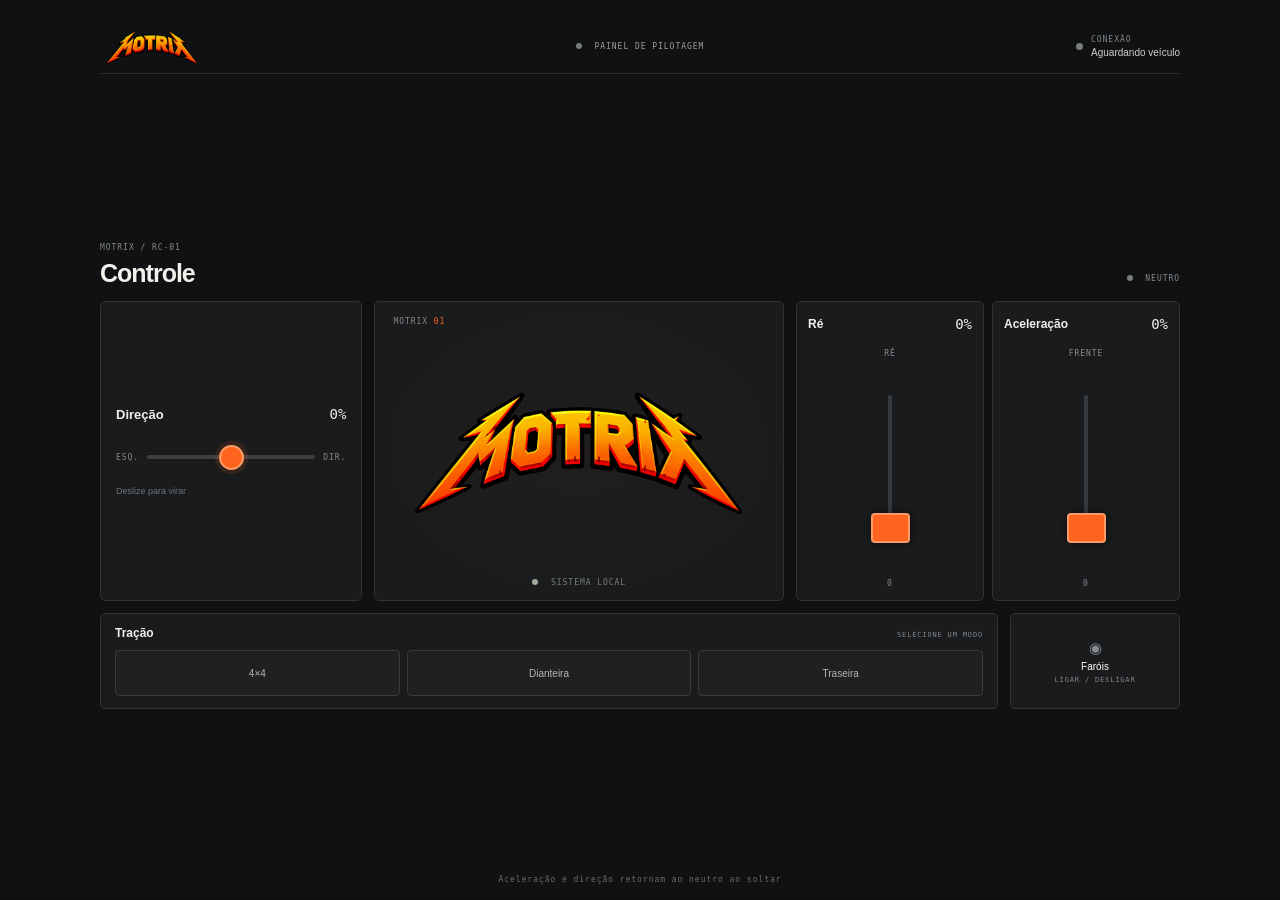
==== data/index.html @ b64b71d7 "feat: configure ESP32 access point and LittleFS web server" ====
﻿<!DOCTYPE html>
<html lang="pt-BR">
<head>
  <meta charset="UTF-8">
  <meta name="viewport" content="width=device-width, initial-scale=1.0, viewport-fit=cover">
  <meta name="theme-color" content="#101112">
  <meta name="mobile-web-app-capable" content="yes">
  <meta name="apple-mobile-web-app-capable" content="yes">
  <meta name="apple-mobile-web-app-status-bar-style" content="black-translucent">
  <meta name="description" content="Painel de controle do carrinho Motrix.">
  <link rel="apple-touch-icon" href="./images/motrix-192.png">
  <link rel="manifest" href="./manifest.webmanifest">
  <link rel="stylesheet" href="./style.css">
  <link rel="icon" href="./images/favicon02.png">
  <title>Motrix — Controle</title>
</head>
<body>
  <main class="dashboard">
    <header class="topbar">
      <a class="brand" href="#inicio" aria-label="Motrix"><img src="./images/motrix.png" alt="Motrix"></a>
      <div class="session-label"><span aria-hidden="true"></span> PAINEL DE PILOTAGEM</div>
      <div class="topbar-actions">
        <div class="connection" role="status" aria-live="polite">
          <i class="connection-light" aria-hidden="true"></i>
          <span><small>CONEXÃO</small><strong id="connectionStatus">Aguardando veículo</strong></span>
        </div>
        <button class="install-button" id="installButton" type="button" hidden>Instalar</button>
      </div>
    </header>

    <section class="control-deck" id="inicio" aria-label="Controles do Motrix">
      <div class="deck-heading">
        <div><span class="eyebrow">MOTRIX / RC-01</span><h1>Controle</h1></div>
        <span class="neutral-state"><i aria-hidden="true"></i> NEUTRO</span>
      </div>

      <div class="cockpit">
        <section class="control-card steering-card" aria-labelledby="steeringTitle">
          <div class="control-title"><h2 id="steeringTitle">Direção</h2><output class="value" id="steeringValue" for="steering">0%</output></div>
          <div class="steering-range">
            <span class="range-caption" aria-hidden="true">ESQ.</span>
            <input class="horizontal-range" id="steering" type="range" min="-100" max="100" value="0" aria-label="Direção, esquerda a direita">
            <span class="range-caption" aria-hidden="true">DIR.</span>
          </div>
          <p class="control-hint">Deslize para virar</p>
        </section>

        <section class="vehicle-panel" aria-label="Identidade Motrix">
          <span class="vehicle-label">MOTRIX <b>01</b></span>
          <img class="vehicle-logo" src="./images/motrix.png" alt="Logo Motrix">
          <span class="vehicle-status"><i aria-hidden="true"></i> SISTEMA LOCAL</span>
        </section>

        <div class="drive-controls" aria-label="Movimento">
          <section class="control-card drive-card" aria-labelledby="reverseTitle">
            <div class="control-title"><h2 id="reverseTitle">Ré</h2><output class="value" id="reverseValue" for="reverse">0%</output></div>
            <div class="vertical-control">
              <span class="range-caption">RÉ</span>
              <div class="range-shell"><div class="range-track" aria-hidden="true"></div><input class="vertical-range" id="reverse" type="range" min="0" max="100" value="0" aria-label="Velocidade em ré"><span class="range-thumb" aria-hidden="true"></span></div>
              <span class="range-caption">0</span>
            </div>
          </section>
          <section class="control-card drive-card" aria-labelledby="throttleTitle">
            <div class="control-title"><h2 id="throttleTitle">Aceleração</h2><output class="value" id="throttleValue" for="throttle">0%</output></div>
            <div class="vertical-control">
              <span class="range-caption">FRENTE</span>
              <div class="range-shell"><div class="range-track" aria-hidden="true"></div><input class="vertical-range" id="throttle" type="range" min="0" max="100" value="0" aria-label="Velocidade para frente"><span class="range-thumb" aria-hidden="true"></span></div>
              <span class="range-caption">0</span>
            </div>
          </section>
        </div>
      </div>

      <footer class="bottom-controls">
        <section class="traction-block" aria-label="Tração">
          <div class="bottom-heading"><h2>Tração</h2><span>SELECIONE UM MODO</span></div>
          <div class="traction-options" role="group" aria-label="Modo de tração">
            <button class="traction-option" type="button" data-drive="4x4" aria-pressed="false">4×4</button>
            <button class="traction-option" type="button" data-drive="fwd" aria-pressed="false">Dianteira</button>
            <button class="traction-option" type="button" data-drive="rwd" aria-pressed="false">Traseira</button>
          </div>
        </section>
        <button class="lights-control" id="lightsToggle" type="button" aria-pressed="false"><span class="light-icon" aria-hidden="true">◉</span><span class="lights-name">Faróis</span><span class="hold-label">LIGAR / DESLIGAR</span></button>
      </footer>
    </section>
    <p class="footer-note">Aceleração e direção retornam ao neutro ao soltar</p>
  </main>
  <script src="./main.js" defer></script>
</body>
</html>
---- data/style.css ----
:root {
  color-scheme: dark;
  --bg: #101112;
  --surface: #191b1d;
  --line: #303336;
  --text: #f1f0eb;
  --muted: #85898c;
  --accent: #ff641f;
  --sans: Inter, "Segoe UI", Arial, sans-serif;
  --mono: "SFMono-Regular", Consolas, monospace;
}

* { box-sizing: border-box; }
html { min-width: 320px; min-height: 100%; background: var(--bg); }
body {
  margin: 0;
  min-height: 100svh;
  background: var(--bg);
  color: var(--text);
  font-family: var(--sans);
  -webkit-font-smoothing: antialiased;
  overscroll-behavior: none;
  -webkit-tap-highlight-color: transparent;
}
button, input { font: inherit; }
.dashboard {
  width: min(1080px, calc(100% - 48px));
  min-height: 100svh;
  margin: 0 auto;
  padding: 20px 0 max(16px, env(safe-area-inset-bottom));
  display: flex;
  flex-direction: column;
}
.topbar {
  min-height: 54px;
  display: grid;
  grid-template-columns: 1fr auto 1fr;
  align-items: center;
  gap: 16px;
  border-bottom: 1px solid #292b2d;
}
.brand { display: flex; width: max-content; align-items: center; }
.brand img { display: block; width: 104px; height: 36px; object-fit: contain; }
.session-label, .eyebrow, .neutral-state, .connection small, .range-caption,
.vehicle-label, .vehicle-status, .bottom-heading span, .hold-label, .footer-note {
  font-family: var(--mono);
  font-size: 8px;
  letter-spacing: .12em;
}
.session-label { color: #9a9d9e; white-space: nowrap; }
.session-label span, .vehicle-status i, .neutral-state i {
  display: inline-block;
  width: 6px;
  height: 6px;
  margin-right: 7px;
  border-radius: 50%;
  background: #777d79;
}
.topbar-actions { justify-self: end; display: flex; align-items: center; gap: 12px; }
.connection { display: flex; align-items: center; gap: 8px; }
.connection-light { width: 7px; height: 7px; border-radius: 50%; background: #777d79; }
.connection>span:last-child { display: grid; gap: 3px; }
.connection small, .eyebrow { color: var(--muted); }
.connection strong { color: #d0cfca; font-size: 10px; font-weight: 500; }
.install-button {
  min-height: 34px;
  border: 1px solid #4b382e;
  border-radius: 4px;
  background: transparent;
  color: #f0c3ad;
  padding: 0 10px;
  font-size: 10px;
}
.install-button[hidden] { display: none; }
.control-deck { width: 100%; margin: auto 0; padding: 30px 0 22px; }
.deck-heading { display: flex; justify-content: space-between; align-items: end; margin-bottom: 14px; }
h1 { margin: 5px 0 0; font-size: 25px; line-height: 1.15; letter-spacing: -.04em; font-weight: 560; }
.neutral-state { color: #85898c; padding-bottom: 4px; }
.neutral-state i { width: 6px; height: 6px; background: #777d79; }
.cockpit {
  display: grid;
  grid-template-columns: minmax(170px, .82fr) minmax(230px, 1.28fr) minmax(250px, 1.2fr);
  gap: 12px;
  min-height: 300px;
}
.control-card, .vehicle-panel {
  min-width: 0;
  border: 1px solid var(--line);
  border-radius: 5px;
  background: var(--surface);
}
.control-card { padding: 15px; }
.steering-card { display: flex; flex-direction: column; justify-content: center; }
.control-title { display: flex; align-items: center; justify-content: space-between; gap: 8px; }
.control-title h2, .bottom-heading h2 { margin: 0; font-size: 13px; font-weight: 550; }
.value { color: #f4eee7; font: 500 14px var(--mono); font-variant-numeric: tabular-nums; }
.steering-range { display: flex; align-items: center; gap: 8px; margin-top: 16px; }
.range-caption { color: var(--muted); font-size: 8px; white-space: nowrap; }
.horizontal-range {
  width: 100%;
  height: 38px;
  margin: 0;
  appearance: none;
  -webkit-appearance: none;
  background: transparent;
  touch-action: none;
  cursor: pointer;
}
.horizontal-range::-webkit-slider-runnable-track {
  height: 4px;
  border-radius: 5px;
  background: linear-gradient(to right, #3c3e40 0%, #3c3e40 49.5%, #77797b 49.5%, #77797b 50.5%, #3c3e40 50.5%, #3c3e40 100%);
}
.horizontal-range::-moz-range-track { height: 4px; border-radius: 5px; background: #3c3e40; }
.horizontal-range::-moz-range-progress { height: 4px; background: var(--accent); }
.horizontal-range::-webkit-slider-thumb {
  width: 25px;
  height: 25px;
  margin-top: -10.5px;
  appearance: none;
  -webkit-appearance: none;
  border: 2px solid #ff9a69;
  border-radius: 50%;
  background: var(--accent);
  box-shadow: 0 0 0 4px #ff641f20;
}
.horizontal-range::-moz-range-thumb { width: 22px; height: 22px; border: 2px solid #ff9a69; border-radius: 50%; background: var(--accent); }
.control-hint { margin: 10px 0 0; color: #6f7375; font-size: 9px; }
.vehicle-panel {
  display: flex;
  flex-direction: column;
  align-items: center;
  justify-content: space-between;
  padding: 15px 18px 13px;
  background: radial-gradient(ellipse at center, #211e1d 0%, var(--surface) 72%);
}
.vehicle-label { align-self: flex-start; color: #85898c; }
.vehicle-label b { color: var(--accent); font-weight: 500; }
.vehicle-logo { display: block; width: min(90%, 390px); max-height: 190px; object-fit: contain; }
.vehicle-status { color: #777d79; }
.vehicle-status i { width: 6px; height: 6px; background: #a0aa99; }
.drive-controls { min-width: 0; display: grid; grid-template-columns: repeat(2, minmax(0, 1fr)); gap: 8px; }
.drive-card { display: flex; flex-direction: column; padding: 14px 11px 12px; }
.drive-card .control-title h2 { font-size: 12px; }
.vertical-control {
  flex: 1;
  min-height: 205px;
  display: flex;
  flex-direction: column;
  align-items: center;
  justify-content: space-between;
  padding-top: 17px;
}
.range-shell { position: relative; width: 50px; height: 148px; display: flex; align-items: center; justify-content: center; }
.range-track { position: absolute; top: 0; bottom: 0; left: 50%; width: 4px; transform: translateX(-50%); border-radius: 4px; background: #373a3c; }
.vertical-range {
  position: absolute;
  z-index: 2;
  width: 148px;
  height: 46px;
  margin: 0;
  appearance: none;
  -webkit-appearance: none;
  background: transparent;
  transform: rotate(-90deg);
  touch-action: none;
  cursor: pointer;
}
.vertical-range::-webkit-slider-runnable-track { height: 46px; background: transparent; }
.vertical-range::-moz-range-track { height: 46px; background: transparent; }
.vertical-range::-webkit-slider-thumb {
  width: 30px;
  height: 39px;
  margin-top: 3.5px;
  appearance: none;
  -webkit-appearance: none;
  border: 2px solid #ff9a69;
  border-radius: 4px;
  background: var(--accent);
  box-shadow: 0 1px 9px #0008;
}
.vertical-range::-moz-range-thumb { width: 28px; height: 37px; border: 2px solid #ff9a69; border-radius: 4px; background: var(--accent); }
.range-thumb {
  position: absolute;
  z-index: 1;
  top: calc((100% - 39px) * (1 - var(--progress, 0)));
  width: 30px;
  height: 39px;
  border-radius: 4px;
  pointer-events: none;
}
.bottom-controls {
  display: grid;
  grid-template-columns: 1fr 170px;
  align-items: stretch;
  gap: 12px;
  margin-top: 12px;
}
.traction-block, .lights-control { border: 1px solid var(--line); border-radius: 5px; background: var(--surface); }
.traction-block { min-width: 0; padding: 12px 14px; }
.bottom-heading { display: flex; align-items: baseline; justify-content: space-between; gap: 8px; margin-bottom: 10px; }
.bottom-heading h2 { font-size: 12px; }
.bottom-heading span, .hold-label { color: var(--muted); font-size: 7px; }
.traction-options { display: grid; grid-template-columns: repeat(3, minmax(0, 1fr)); gap: 7px; }
.traction-option, .lights-control { min-height: 46px; touch-action: none; cursor: pointer; }
.traction-option {
  padding: 6px 4px;
  border: 1px solid #383b3d;
  border-radius: 4px;
  background: #1e2022;
  color: #b4b6b5;
  font-size: 10px;
  transition: background .12s, border-color .12s, color .12s;
}
.traction-option[aria-pressed="true"], .lights-control[aria-pressed="true"] { border-color: #cf5427; background: #321f17; color: #fff0e8; }
.lights-control { display: flex; flex-direction: column; align-items: center; justify-content: center; gap: 4px; padding: 8px; }
.light-icon { color: #85898c; font-size: 15px; }
.lights-control[aria-pressed="true"] .light-icon { color: #ffbd6a; }
.lights-name { font-size: 10px; }
.footer-note { margin: 0; padding-top: 12px; color: #696d6f; text-align: center; font-size: 8px; }
button:focus-visible, input:focus-visible { outline: 2px solid #ff9867; outline-offset: 3px; }

@media (max-width: 760px) {
  .dashboard { width: calc(100% - 32px); padding-top: max(10px, env(safe-area-inset-top)); }
  .topbar { min-height: 50px; grid-template-columns: 1fr auto; gap: 8px; }
  .brand img { width: 88px; height: 32px; }
  .session-label { display: none; }
  .topbar-actions { gap: 8px; }
  .connection { gap: 6px; }
  .connection strong { font-size: 9px; }
  .install-button { min-height: 34px; padding: 0 8px; }
  .control-deck { margin: 0; padding: 18px 0 12px; }
  .deck-heading { margin-bottom: 10px; }
  h1 { font-size: 22px; }
  .cockpit {
    grid-template-columns: minmax(0, 1fr) minmax(0, 1fr);
    grid-template-areas: "vehicle vehicle" "steering steering" "drive drive";
    gap: 9px;
    min-height: 0;
  }
  .vehicle-panel { grid-area: vehicle; min-height: 142px; padding: 10px 13px; }
  .vehicle-logo { width: min(62%, 260px); max-height: 90px; }
  .vehicle-label, .vehicle-status { font-size: 7px; }
  .steering-card { grid-area: steering; min-height: 100px; padding: 12px 13px 10px; }
  .steering-range { margin-top: 7px; }
  .horizontal-range { height: 34px; }
  .control-hint { display: none; }
  .drive-controls { grid-area: drive; gap: 9px; }
  .drive-card { min-height: 184px; padding: 12px 11px 10px; }
  .vertical-control { min-height: 0; height: 137px; padding-top: 10px; }
  .range-shell { height: 104px; }
  .vertical-range { width: 104px; }
  .bottom-controls { grid-template-columns: minmax(0, 1fr) 112px; gap: 9px; margin-top: 9px; }
  .traction-block { padding: 10px; }
  .bottom-heading { margin-bottom: 8px; }
  .bottom-heading span { font-size: 6px; }
  .traction-options { gap: 5px; }
  .traction-option { min-height: 44px; font-size: 9px; }
  .lights-control { min-height: 72px; }
}

@media (max-width: 380px) {
  .dashboard { width: calc(100% - 22px); }
  .connection small { font-size: 7px; }
  .connection strong { font-size: 8px; }
  .install-button { font-size: 9px; }
  .bottom-controls { grid-template-columns: minmax(0, 1fr) 88px; gap: 7px; }
  .traction-block { padding: 9px 7px; }
  .bottom-heading span { letter-spacing: .04em; }
  .traction-option { padding: 5px 2px; font-size: 8px; }
  .lights-control { padding: 5px; }
}

@media (max-height: 600px) and (min-width: 761px) {
  .dashboard { padding-top: 8px; }
  .control-deck { padding-top: 12px; padding-bottom: 10px; }
  .deck-heading { margin-bottom: 8px; }
  .cockpit { min-height: 250px; }
  .vertical-control { min-height: 0; }
  .range-shell { height: 125px; }
  .vertical-range { width: 125px; }
  .vehicle-logo { max-height: 150px; }
}

/* Fit the controller to the viewport; the driving UI never scrolls. */
html,
body {
  width: 100%;
  height: 100%;
  overflow: hidden;
}
body {
  min-height: 0;
  height: 100vh;
  height: 100dvh;
}
.dashboard {
  min-height: 0;
  height: 100vh;
  height: 100dvh;
  overflow: hidden;
}

@media (orientation: landscape) and (max-height: 640px) {
  .dashboard {
    width: 100%;
    padding: max(4px, env(safe-area-inset-top)) max(8px, env(safe-area-inset-right)) max(4px, env(safe-area-inset-bottom)) max(8px, env(safe-area-inset-left));
  }
  .topbar {
    flex: 0 0 auto;
    min-height: 38px;
    gap: 8px;
  }
  .brand img {
    width: 76px;
    height: 27px;
  }
  .session-label {
    font-size: 7px;
  }
  .topbar-actions {
    gap: 7px;
  }
  .connection {
    gap: 5px;
  }
  .connection strong {
    font-size: 8px;
  }
  .install-button {
    min-height: 28px;
    padding: 0 7px;
    font-size: 8px;
  }
  .control-deck {
    flex: 1 1 0;
    display: grid;
    grid-template-rows: auto minmax(0, 1fr) auto;
    gap: 6px;
    min-height: 0;
    margin: 0;
    padding: 5px 0;
  }
  .deck-heading {
    align-items: center;
    margin: 0;
  }
  h1 {
    margin-top: 2px;
    font-size: 17px;
  }
  .neutral-state {
    padding: 0;
    font-size: 7px;
  }
  .cockpit {
    min-height: 0;
    grid-template-columns: minmax(0, .88fr) minmax(0, 1fr) minmax(0, 1.2fr);
    grid-template-areas: "steering vehicle drive";
    gap: 7px;
  }
  .steering-card {
    grid-area: steering;
    min-height: 0;
    padding: 7px;
  }
  .control-title h2 {
    font-size: 10px;
  }
  .value {
    font-size: 10px;
  }
  .steering-range {
    gap: 4px;
    margin-top: 7px;
  }
  .range-caption {
    font-size: 6px;
  }
  .horizontal-range {
    height: 30px;
  }
  .control-hint {
    display: none;
  }
  .vehicle-panel {
    grid-area: vehicle;
    min-height: 0;
    padding: 6px 8px;
  }
  .vehicle-label,
  .vehicle-status {
    font-size: 6px;
  }
  .vehicle-logo {
    width: 90%;
    max-height: 18vh;
  }
  .drive-controls {
    grid-area: drive;
    min-height: 0;
    gap: 5px;
  }
  .drive-card {
    min-height: 0;
    padding: 7px 6px 5px;
  }
  .drive-card .control-title {
    gap: 3px;
  }
  .drive-card .control-title h2 {
    font-size: 9px;
  }
  .drive-card .value {
    font-size: 9px;
  }
  .vertical-control {
    min-height: 0;
    padding-top: 4px;
  }
  .range-shell {
    width: 40px;
    height: clamp(58px, 22vh, 118px);
  }
  .vertical-range {
    width: clamp(58px, 22vh, 118px);
    height: 34px;
  }
  .vertical-range::-webkit-slider-runnable-track {
    height: 34px;
  }
  .vertical-range::-moz-range-track {
    height: 34px;
  }
  .vertical-range::-webkit-slider-thumb {
    width: 25px;
    height: 31px;
    margin-top: 1.5px;
  }
  .vertical-range::-moz-range-thumb {
    width: 25px;
    height: 31px;
  }
  .range-thumb {
    top: calc((100% - 31px) * (1 - var(--progress, 0)));
    width: 25px;
    height: 31px;
  }
  .bottom-controls {
    grid-template-columns: minmax(0, 1fr) 102px;
    gap: 7px;
    margin: 0;
  }
  .traction-block {
    padding: 6px 8px;
  }
  .bottom-heading {
    margin-bottom: 4px;
  }
  .bottom-heading h2 {
    font-size: 10px;
  }
  .bottom-heading span {
    display: none;
  }
  .traction-options {
    gap: 4px;
  }
  .traction-option {
    min-height: 32px;
    padding: 4px 2px;
    font-size: 8px;
  }
  .lights-control {
    min-height: 42px;
    gap: 2px;
    padding: 4px;
  }
  .light-icon {
    font-size: 12px;
  }
  .lights-name {
    font-size: 9px;
  }
  .hold-label {
    font-size: 5px;
  }
  .footer-note {
    display: none;
  }
}
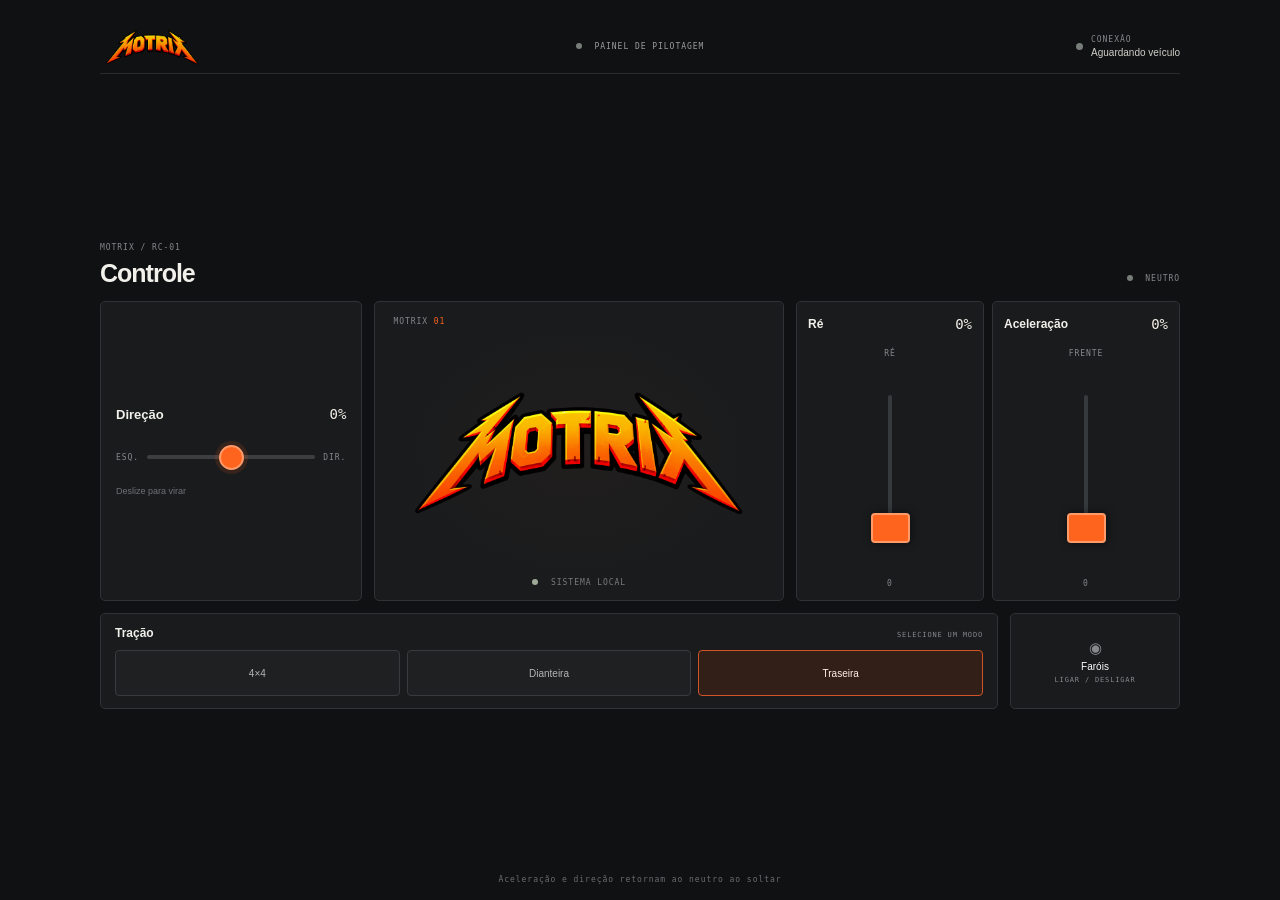
==== commit 6acd9800: "feat: implement JSON control message handling via WebSocket" ====
--- a/data/index.html
+++ b/data/index.html
@@ -1,6 +1,7 @@
 ﻿<!DOCTYPE html>
 <html lang="pt-BR">
 <head>
+
   <meta charset="UTF-8">
   <meta name="viewport" content="width=device-width, initial-scale=1.0, viewport-fit=cover">
   <meta name="theme-color" content="#101112">
@@ -13,79 +14,129 @@
   <link rel="stylesheet" href="./style.css">
   <link rel="icon" href="./images/favicon02.png">
   <title>Motrix — Controle</title>
+
 </head>
+
 <body>
+
   <main class="dashboard">
+
     <header class="topbar">
+
       <a class="brand" href="#inicio" aria-label="Motrix"><img src="./images/motrix.png" alt="Motrix"></a>
       <div class="session-label"><span aria-hidden="true"></span> PAINEL DE PILOTAGEM</div>
       <div class="topbar-actions">
+
         <div class="connection" role="status" aria-live="polite">
+
           <i class="connection-light" aria-hidden="true"></i>
           <span><small>CONEXÃO</small><strong id="connectionStatus">Aguardando veículo</strong></span>
+        
         </div>
+
         <button class="install-button" id="installButton" type="button" hidden>Instalar</button>
+      
       </div>
+
     </header>
 
     <section class="control-deck" id="inicio" aria-label="Controles do Motrix">
+      
       <div class="deck-heading">
+
         <div><span class="eyebrow">MOTRIX / RC-01</span><h1>Controle</h1></div>
         <span class="neutral-state"><i aria-hidden="true"></i> NEUTRO</span>
+      
       </div>
 
       <div class="cockpit">
+
         <section class="control-card steering-card" aria-labelledby="steeringTitle">
+          
           <div class="control-title"><h2 id="steeringTitle">Direção</h2><output class="value" id="steeringValue" for="steering">0%</output></div>
+          
           <div class="steering-range">
+
             <span class="range-caption" aria-hidden="true">ESQ.</span>
             <input class="horizontal-range" id="steering" type="range" min="-100" max="100" value="0" aria-label="Direção, esquerda a direita">
             <span class="range-caption" aria-hidden="true">DIR.</span>
+          
           </div>
+
           <p class="control-hint">Deslize para virar</p>
+
         </section>
 
         <section class="vehicle-panel" aria-label="Identidade Motrix">
+
           <span class="vehicle-label">MOTRIX <b>01</b></span>
           <img class="vehicle-logo" src="./images/motrix.png" alt="Logo Motrix">
           <span class="vehicle-status"><i aria-hidden="true"></i> SISTEMA LOCAL</span>
+        
         </section>
 
         <div class="drive-controls" aria-label="Movimento">
+
           <section class="control-card drive-card" aria-labelledby="reverseTitle">
+            
             <div class="control-title"><h2 id="reverseTitle">Ré</h2><output class="value" id="reverseValue" for="reverse">0%</output></div>
+            
             <div class="vertical-control">
+
               <span class="range-caption">RÉ</span>
               <div class="range-shell"><div class="range-track" aria-hidden="true"></div><input class="vertical-range" id="reverse" type="range" min="0" max="100" value="0" aria-label="Velocidade em ré"><span class="range-thumb" aria-hidden="true"></span></div>
               <span class="range-caption">0</span>
+            
             </div>
+
           </section>
+
           <section class="control-card drive-card" aria-labelledby="throttleTitle">
+            
             <div class="control-title"><h2 id="throttleTitle">Aceleração</h2><output class="value" id="throttleValue" for="throttle">0%</output></div>
+            
             <div class="vertical-control">
+
               <span class="range-caption">FRENTE</span>
               <div class="range-shell"><div class="range-track" aria-hidden="true"></div><input class="vertical-range" id="throttle" type="range" min="0" max="100" value="0" aria-label="Velocidade para frente"><span class="range-thumb" aria-hidden="true"></span></div>
               <span class="range-caption">0</span>
+            
             </div>
+
           </section>
+
         </div>
+
       </div>
 
       <footer class="bottom-controls">
+
         <section class="traction-block" aria-label="Tração">
+
           <div class="bottom-heading"><h2>Tração</h2><span>SELECIONE UM MODO</span></div>
+          
           <div class="traction-options" role="group" aria-label="Modo de tração">
-            <button class="traction-option" type="button" data-drive="4x4" aria-pressed="false">4×4</button>
-            <button class="traction-option" type="button" data-drive="fwd" aria-pressed="false">Dianteira</button>
-            <button class="traction-option" type="button" data-drive="rwd" aria-pressed="false">Traseira</button>
+
+            <button class="traction-option" type="button" data-traction="4x4" aria-pressed="false">4×4</button>
+            <button class="traction-option" type="button" data-traction="fwd" aria-pressed="false">Dianteira</button>
+            <button class="traction-option" type="button" data-traction="rwd" aria-pressed="true">Traseira</button>
+          
           </div>
+
         </section>
+
         <button class="lights-control" id="lightsToggle" type="button" aria-pressed="false"><span class="light-icon" aria-hidden="true">◉</span><span class="lights-name">Faróis</span><span class="hold-label">LIGAR / DESLIGAR</span></button>
+      
       </footer>
+
     </section>
+    
     <p class="footer-note">Aceleração e direção retornam ao neutro ao soltar</p>
+
   </main>
+
   <script src="./main.js" defer></script>
+  
 </body>
 </html>
 
